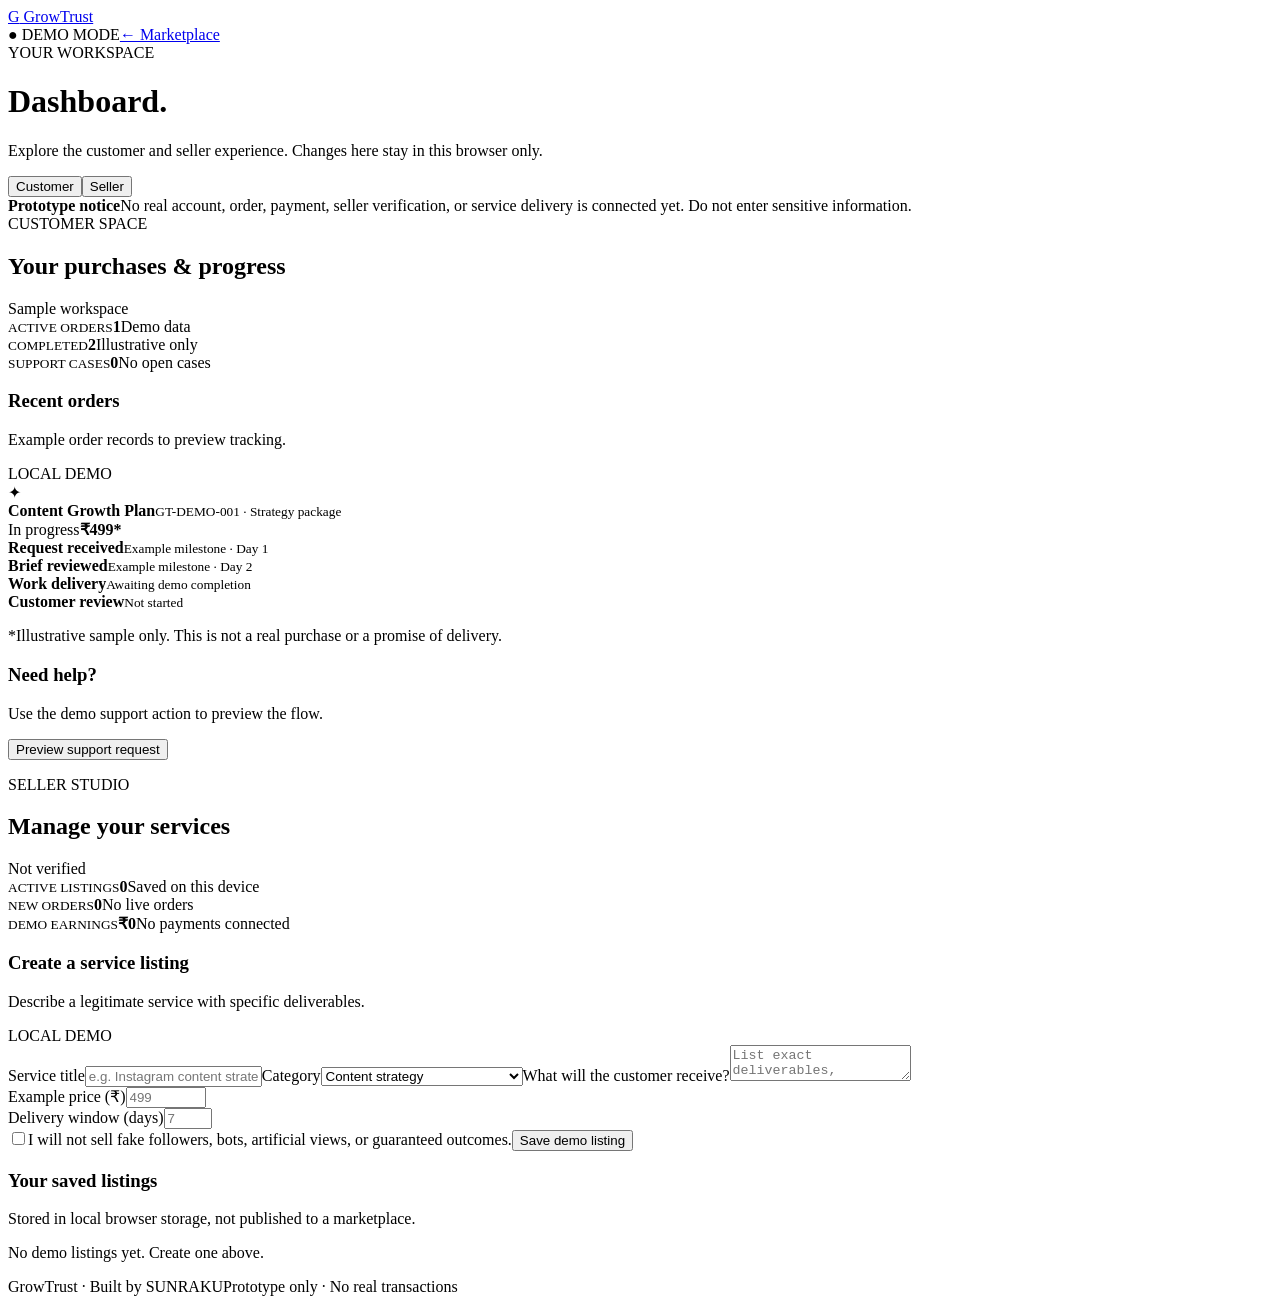
==== dashboard.html @ aa7d9aeb "Add customer and seller dashboard prototype" ====
<!doctype html>
<html lang="en"><head><meta charset="utf-8"><meta name="viewport" content="width=device-width,initial-scale=1"><meta name="theme-color" content="#090d18"><meta name="description" content="GrowTrust customer and seller dashboard prototype."><title>Dashboard — GrowTrust</title><link rel="stylesheet" href="dashboard.css"></head>
<body>
<header class="bar"><a class="brand" href="index.html"><span class="mark">G</span> GrowTrust</a><div class="bar-right"><span class="demo-pill">● DEMO MODE</span><a href="index.html">← Marketplace</a></div></header>
<main class="wrap"><div class="welcome"><div><div class="eyebrow">YOUR WORKSPACE</div><h1>Dashboard<span>.</span></h1><p>Explore the customer and seller experience. Changes here stay in this browser only.</p></div><div class="switch" role="group" aria-label="Choose dashboard"><button class="active" data-view="customer">Customer</button><button data-view="seller">Seller</button></div></div>
<div class="notice"><b>Prototype notice</b><span>No real account, order, payment, seller verification, or service delivery is connected yet. Do not enter sensitive information.</span></div>
<section id="customerView" class="view"><div class="section-title"><div><div class="eyebrow">CUSTOMER SPACE</div><h2>Your purchases & progress</h2></div><span class="status">Sample workspace</span></div>
<div class="metrics"><article><small>ACTIVE ORDERS</small><strong id="activeCount">1</strong><span>Demo data</span></article><article><small>COMPLETED</small><strong>2</strong><span>Illustrative only</span></article><article><small>SUPPORT CASES</small><strong>0</strong><span>No open cases</span></article></div>
<div class="panel"><div class="panel-head"><div><h3>Recent orders</h3><p>Example order records to preview tracking.</p></div><span class="tag">LOCAL DEMO</span></div><div class="order-row"><div class="order-icon">✦</div><div class="order-info"><b>Content Growth Plan</b><small>GT-DEMO-001 · Strategy package</small></div><span class="order-state">In progress</span><b class="price">₹499*</b></div><div class="timeline"><div class="done"><i></i><span><b>Request received</b><small>Example milestone · Day 1</small></span></div><div class="done"><i></i><span><b>Brief reviewed</b><small>Example milestone · Day 2</small></span></div><div class="pending"><i></i><span><b>Work delivery</b><small>Awaiting demo completion</small></span></div><div class="pending"><i></i><span><b>Customer review</b><small>Not started</small></span></div></div><p class="disclaimer">*Illustrative sample only. This is not a real purchase or a promise of delivery.</p></div>
<div class="panel"><div class="panel-head"><div><h3>Need help?</h3><p>Use the demo support action to preview the flow.</p></div></div><button class="button secondary" id="supportBtn">Preview support request</button><p class="feedback" id="customerFeedback" aria-live="polite"></p></div></section>
<section id="sellerView" class="view hidden"><div class="section-title"><div><div class="eyebrow">SELLER STUDIO</div><h2>Manage your services</h2></div><span class="status pending-badge">Not verified</span></div>
<div class="metrics"><article><small>ACTIVE LISTINGS</small><strong id="listingCount">0</strong><span>Saved on this device</span></article><article><small>NEW ORDERS</small><strong>0</strong><span>No live orders</span></article><article><small>DEMO EARNINGS</small><strong>₹0</strong><span>No payments connected</span></article></div>
<div class="panel"><div class="panel-head"><div><h3>Create a service listing</h3><p>Describe a legitimate service with specific deliverables.</p></div><span class="tag">LOCAL DEMO</span></div><form id="listingForm"><label for="serviceName">Service title</label><input id="serviceName" maxlength="70" required placeholder="e.g. Instagram content strategy"><label for="serviceType">Category</label><select id="serviceType"><option>Content strategy</option><option>Creator collaboration research</option><option>Profile optimization</option><option>Analytics and reporting</option><option>Design and editing</option></select><label for="deliverables">What will the customer receive?</label><textarea id="deliverables" maxlength="400" required placeholder="List exact deliverables, quantity, format, and exclusions."></textarea><div class="form-grid"><div><label for="price">Example price (₹)</label><input id="price" type="number" min="1" max="100000" required placeholder="499"></div><div><label for="days">Delivery window (days)</label><input id="days" type="number" min="1" max="90" required placeholder="7"></div></div><label class="check"><input type="checkbox" id="policy" required><span>I will not sell fake followers, bots, artificial views, or guaranteed outcomes.</span></label><button class="button primary" type="submit">Save demo listing</button><p class="feedback" id="sellerFeedback" aria-live="polite"></p></form></div>
<div class="panel"><div class="panel-head"><div><h3>Your saved listings</h3><p>Stored in local browser storage, not published to a marketplace.</p></div></div><div id="listingOutput" class="listing-output"><p class="empty">No demo listings yet. Create one above.</p></div></div></section>
</main><footer><span>GrowTrust · Built by SUNRAKU</span><span>Prototype only · No real transactions</span></footer><script src="dashboard.js"></script></body></html>
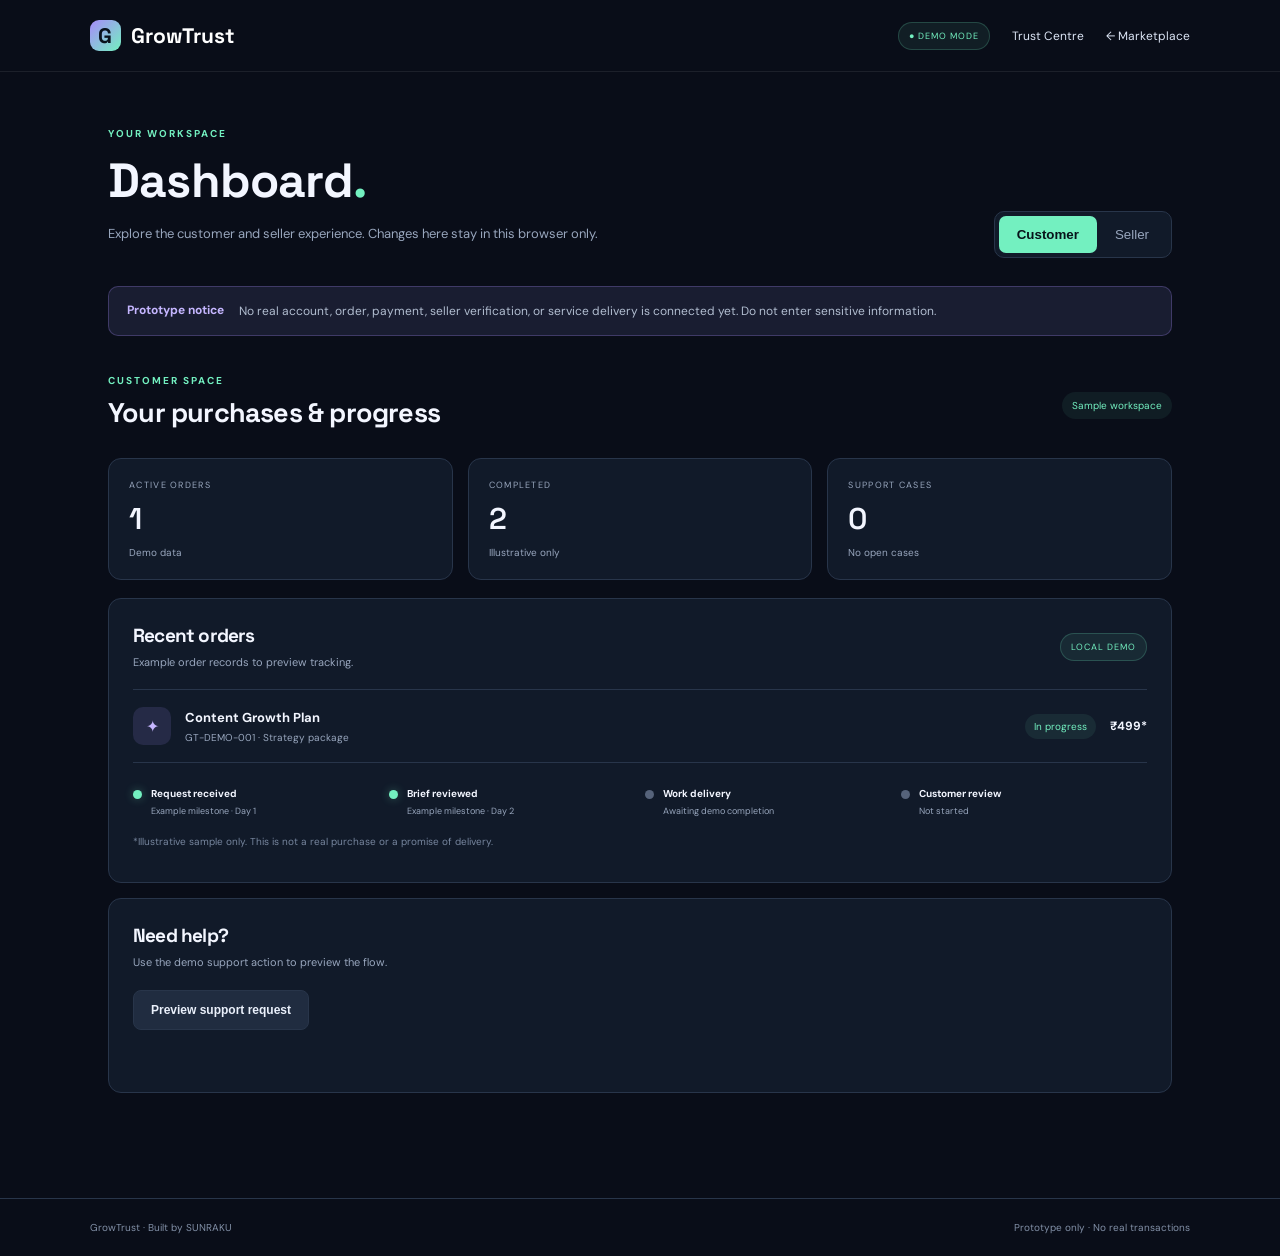
==== commit e439f826: "Add Trust Centre navigation to dashboard" ====
--- a/dashboard.html
+++ b/dashboard.html
@@ -1,7 +1,7 @@
 <!doctype html>
 <html lang="en"><head><meta charset="utf-8"><meta name="viewport" content="width=device-width,initial-scale=1"><meta name="theme-color" content="#090d18"><meta name="description" content="GrowTrust customer and seller dashboard prototype."><title>Dashboard — GrowTrust</title><link rel="stylesheet" href="dashboard.css"></head>
 <body>
-<header class="bar"><a class="brand" href="index.html"><span class="mark">G</span> GrowTrust</a><div class="bar-right"><span class="demo-pill">● DEMO MODE</span><a href="index.html">← Marketplace</a></div></header>
+<header class="bar"><a class="brand" href="index.html"><span class="mark">G</span> GrowTrust</a><div class="bar-right"><span class="demo-pill">● DEMO MODE</span><a href="trust.html">Trust Centre</a><a href="index.html">← Marketplace</a></div></header>
 <main class="wrap"><div class="welcome"><div><div class="eyebrow">YOUR WORKSPACE</div><h1>Dashboard<span>.</span></h1><p>Explore the customer and seller experience. Changes here stay in this browser only.</p></div><div class="switch" role="group" aria-label="Choose dashboard"><button class="active" data-view="customer">Customer</button><button data-view="seller">Seller</button></div></div>
 <div class="notice"><b>Prototype notice</b><span>No real account, order, payment, seller verification, or service delivery is connected yet. Do not enter sensitive information.</span></div>
 <section id="customerView" class="view"><div class="section-title"><div><div class="eyebrow">CUSTOMER SPACE</div><h2>Your purchases & progress</h2></div><span class="status">Sample workspace</span></div>
--- a/dashboard.css
+++ b/dashboard.css
@@ -0,0 +1 @@
+@import url('https://fonts.googleapis.com/css2?family=DM+Sans:wght@400;500;600;700&family=Space+Grotesk:wght@500;600;700&display=swap');:root{--bg:#090d18;--panel:#111a29;--line:#28354a;--text:#f3f6ff;--muted:#98a6bd;--mint:#73f0c0;--purple:#a78bfa}*{box-sizing:border-box}body{margin:0;background:var(--bg);color:var(--text);font-family:'DM Sans',sans-serif}.bar{height:72px;padding:0 7%;border-bottom:1px solid #ffffff14;display:flex;align-items:center;justify-content:space-between}.brand{font:700 21px 'Space Grotesk';color:white;text-decoration:none;display:flex;align-items:center;gap:10px}.mark{width:31px;height:31px;border-radius:9px;background:linear-gradient(135deg,var(--purple),var(--mint));display:grid;place-items:center;color:#09111c}.bar-right{display:flex;align-items:center;gap:22px;font-size:12px}.bar-right a{color:#dce5f5;text-decoration:none}.demo-pill,.tag{font-size:9px;letter-spacing:1px;color:var(--mint);background:#73f0c014;border:1px solid #73f0c033;border-radius:30px;padding:7px 10px}.wrap{max-width:1120px;margin:auto;padding:55px 28px 90px}.welcome{display:flex;justify-content:space-between;align-items:end;gap:20px;margin-bottom:28px}.eyebrow{font-size:10px;letter-spacing:2px;color:var(--mint);font-weight:700}h1,h2,h3{font-family:'Space Grotesk';letter-spacing:-.8px}h1{font-size:48px;margin:10px 0}h1 span{color:var(--mint)}.welcome p,.panel-head p{color:var(--muted);font-size:13px;line-height:1.6}.switch{padding:4px;background:#111a29;border:1px solid var(--line);border-radius:10px;display:flex}.switch button{border:0;background:transparent;color:var(--muted);padding:11px 18px;border-radius:7px;cursor:pointer}.switch button.active{background:var(--mint);color:#07131a;font-weight:700}.notice{padding:15px 18px;background:#191d31;border:1px solid #a78bfa44;border-radius:10px;display:flex;gap:15px;font-size:12px;margin:25px 0 38px}.notice b{color:#c5b6ff;white-space:nowrap}.notice span{color:#b1bdd0;line-height:1.5}.section-title{display:flex;align-items:center;justify-content:space-between;margin-bottom:20px}.section-title h2{font-size:27px;margin:8px 0}.status{font-size:10px;color:var(--mint);padding:7px 10px;background:#73f0c012;border-radius:30px}.pending-badge{color:#ffc77d;background:#ffc77d12}.metrics{display:grid;grid-template-columns:repeat(3,1fr);gap:15px;margin-bottom:18px}.metrics article,.panel{background:var(--panel);border:1px solid var(--line);border-radius:13px}.metrics article{padding:20px;display:flex;flex-direction:column;gap:8px}.metrics small{font-size:9px;letter-spacing:1.3px;color:var(--muted)}.metrics strong{font:600 30px 'Space Grotesk'}.metrics span{font-size:10px;color:var(--muted)}.panel{padding:24px;margin:15px 0}.panel-head{display:flex;align-items:center;justify-content:space-between;margin-bottom:18px}.panel-head h3{font-size:19px;margin:0}.panel-head p{margin:6px 0 0;font-size:11px}.order-row{display:flex;align-items:center;gap:14px;padding:17px 0;border-top:1px solid var(--line);border-bottom:1px solid var(--line)}.order-icon{width:38px;height:38px;border-radius:10px;background:#a78bfa22;color:#c5b6ff;display:grid;place-items:center}.order-info{display:flex;flex:1;flex-direction:column;gap:5px}.order-info b{font-size:13px}.order-info small{font-size:10px;color:var(--muted)}.order-state{font-size:10px;color:var(--mint);background:#73f0c014;padding:6px 9px;border-radius:20px}.price{font-size:12px}.timeline{display:grid;grid-template-columns:repeat(4,1fr);gap:10px;padding:24px 0 8px}.timeline>div{display:flex;gap:9px;align-items:flex-start}.timeline i{width:9px;height:9px;border-radius:50%;background:#56637a;margin-top:3px;flex:none}.timeline .done i{background:var(--mint);box-shadow:0 0 10px #73f0c055}.timeline span{display:flex;flex-direction:column;gap:5px}.timeline b{font-size:10px}.timeline small{font-size:9px;color:var(--muted)}.disclaimer{font-size:10px;color:#77869e}.button{border:0;border-radius:8px;padding:12px 17px;font-weight:700;font-size:12px;cursor:pointer}.primary{background:var(--mint);color:#07131a}.secondary{background:#202c40;color:#eaf0fb;border:1px solid var(--line)}form label{display:block;font-size:11px;color:#d6deec;margin:15px 0 7px}input,select,textarea{width:100%;background:#0b1220;border:1px solid var(--line);border-radius:8px;padding:12px;color:var(--text);font:12px 'DM Sans'}textarea{min-height:95px;resize:vertical}.form-grid{display:grid;grid-template-columns:1fr 1fr;gap:15px}.check{display:flex!important;align-items:flex-start;gap:9px;line-height:1.5}.check input{width:auto;margin-top:2px;accent-color:var(--mint)}.feedback{font-size:11px;color:var(--mint);min-height:16px}.listing-output{display:grid;gap:10px}.listing{border:1px solid var(--line);border-radius:9px;padding:14px}.listing strong{font-size:13px}.listing p,.listing small{font-size:10px;line-height:1.6;color:var(--muted)}.listing-meta{color:var(--mint)!important}.empty{font-size:11px;color:var(--muted)}.hidden{display:none!important}footer{border-top:1px solid var(--line);padding:22px 7%;display:flex;justify-content:space-between;color:#8290a7;font-size:10px}@media(max-width:700px){.wrap{padding:35px 18px 65px}.welcome{align-items:flex-start;flex-direction:column}.bar{padding:0 18px}.bar-right{gap:10px}.demo-pill{display:none}h1{font-size:39px}.metrics{gap:8px}.metrics article{padding:13px}.metrics strong{font-size:25px}.metrics small{font-size:8px}.order-row{flex-wrap:wrap}.order-state{margin-left:52px}.timeline{grid-template-columns:1fr 1fr}.form-grid{grid-template-columns:1fr}.notice{flex-direction:column;gap:6px}.panel{padding:17px}.section-title{align-items:flex-start;gap:10px}footer{gap:10px;flex-wrap:wrap}}
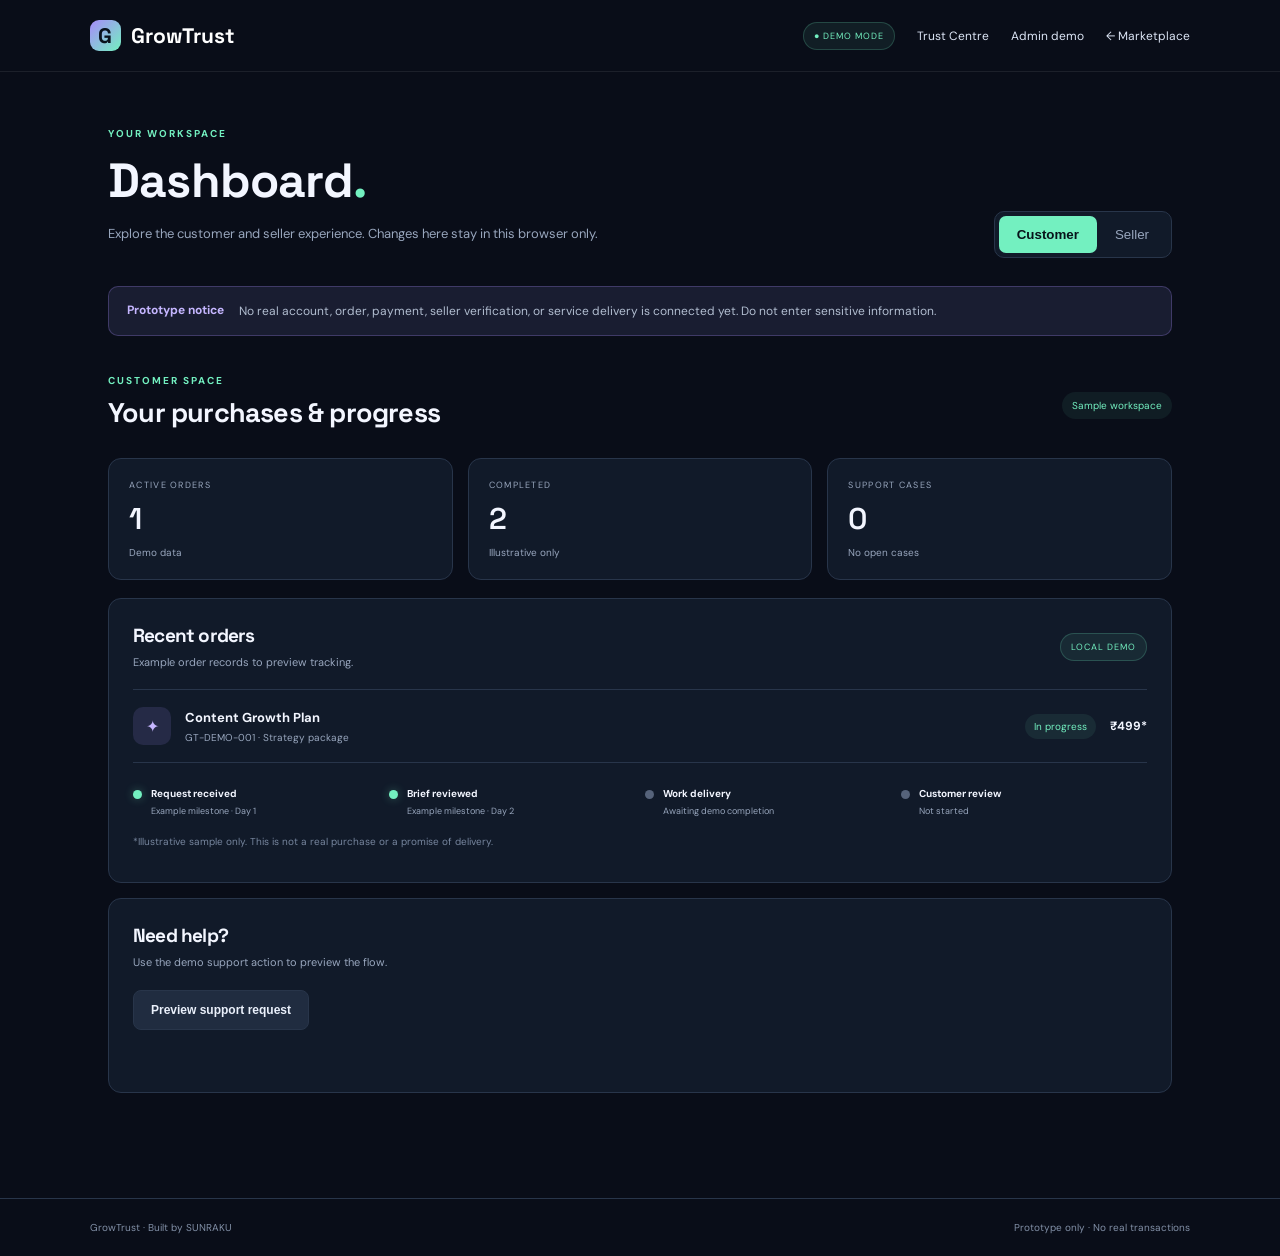
==== commit 880acfd0: "Add Admin demo navigation to dashboard" ====
--- a/dashboard.html
+++ b/dashboard.html
@@ -1,7 +1,7 @@
 <!doctype html>
 <html lang="en"><head><meta charset="utf-8"><meta name="viewport" content="width=device-width,initial-scale=1"><meta name="theme-color" content="#090d18"><meta name="description" content="GrowTrust customer and seller dashboard prototype."><title>Dashboard — GrowTrust</title><link rel="stylesheet" href="dashboard.css"></head>
 <body>
-<header class="bar"><a class="brand" href="index.html"><span class="mark">G</span> GrowTrust</a><div class="bar-right"><span class="demo-pill">● DEMO MODE</span><a href="trust.html">Trust Centre</a><a href="index.html">← Marketplace</a></div></header>
+<header class="bar"><a class="brand" href="index.html"><span class="mark">G</span> GrowTrust</a><div class="bar-right"><span class="demo-pill">● DEMO MODE</span><a href="trust.html">Trust Centre</a><a href="admin.html">Admin demo</a><a href="index.html">← Marketplace</a></div></header>
 <main class="wrap"><div class="welcome"><div><div class="eyebrow">YOUR WORKSPACE</div><h1>Dashboard<span>.</span></h1><p>Explore the customer and seller experience. Changes here stay in this browser only.</p></div><div class="switch" role="group" aria-label="Choose dashboard"><button class="active" data-view="customer">Customer</button><button data-view="seller">Seller</button></div></div>
 <div class="notice"><b>Prototype notice</b><span>No real account, order, payment, seller verification, or service delivery is connected yet. Do not enter sensitive information.</span></div>
 <section id="customerView" class="view"><div class="section-title"><div><div class="eyebrow">CUSTOMER SPACE</div><h2>Your purchases & progress</h2></div><span class="status">Sample workspace</span></div>
